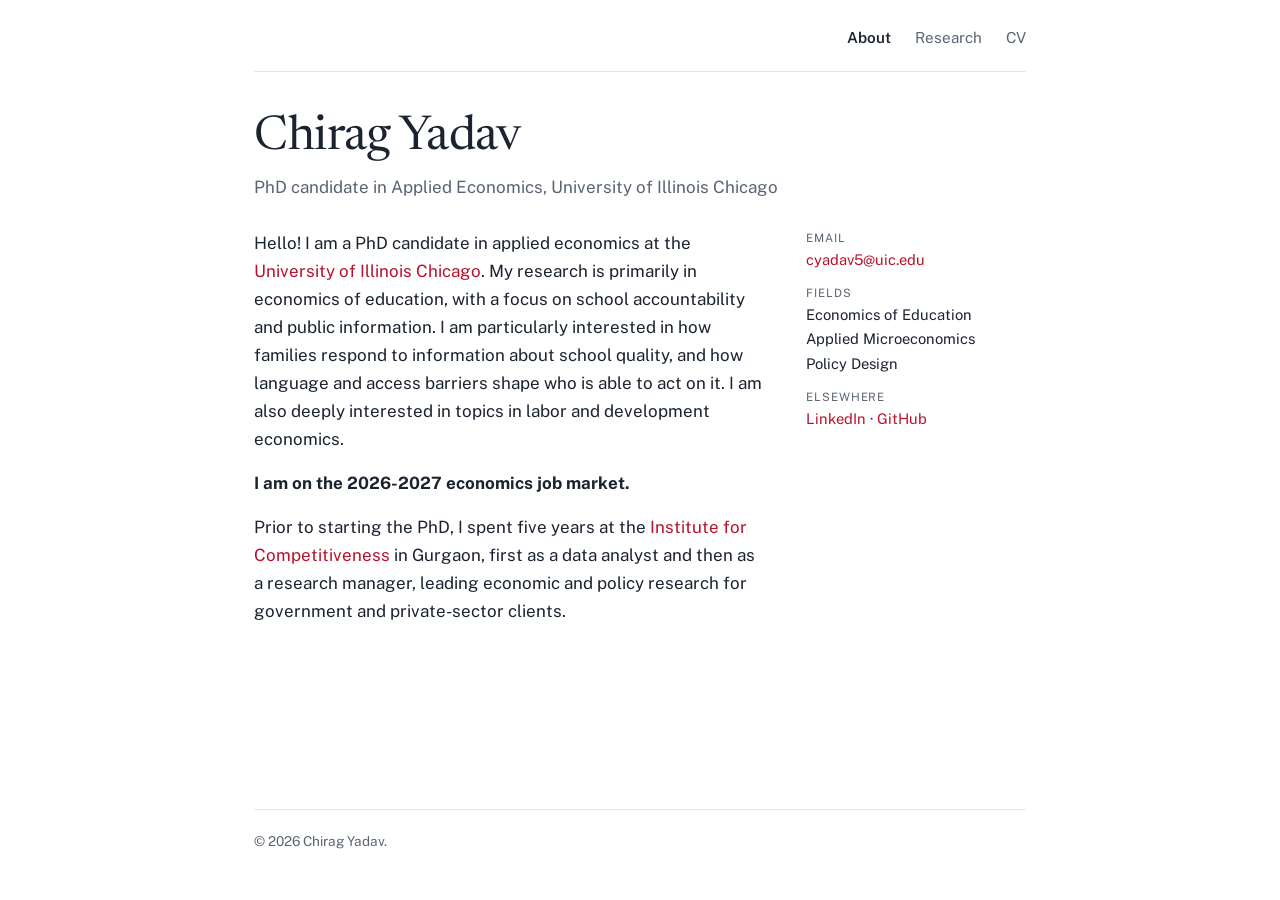
==== index.html @ fad9175b "Update index.html" ====
<!doctype html>
<html lang="en">
<head>
<meta charset="utf-8">
<meta name="viewport" content="width=device-width, initial-scale=1">
<title>Chirag Yadav</title>
<meta name="description" content="Chirag Yadav is a PhD candidate in applied economics at the University of Illinois Chicago, specializing in applied microeconomic topics.">
<link rel="stylesheet" href="https://fonts.googleapis.com/css2?family=Newsreader:opsz,wght@6..72,400;6..72,500;6..72,600&family=Public+Sans:ital,wght@0,400;0,600;1,400&display=swap">
<link rel="stylesheet" href="assets/css/main.css">
</head>
<body>
<div class="site page-about">
<nav class="nav" aria-label="Main">
  <a class="brand" href="./">Chirag Yadav</a>
  <ul>
    <li><a data-nav="about" href="./" aria-current="page">About</a></li>
    <li><a data-nav="research" href="research/">Research</a></li>
    <li><a href="assets/pdf/Chirag_Yadav_CV.pdf" target="_blank" rel="noopener">CV</a></li>
  </ul>
</nav><main id="about">
<header>
  <h1>Chirag Yadav</h1>
  <p class="lede">PhD candidate in Applied Economics, University of Illinois Chicago</p>
</header>
<div class="about">
  <div class="text">
    <p>Hello! I am a PhD candidate in applied economics at the <a href="https://econ.uic.edu/">University of Illinois Chicago</a>. My research is primarily in economics of education, with a focus on school accountability and public information. I am particularly interested in how families respond to information about school quality, and how language and access barriers shape who is able to act on it. I am also deeply interested in topics in labor and development economics. </p>
    <p><strong>I am on the 2026-2027 economics job market.</strong></p>
    <p>Prior to starting the PhD, I spent five years at the <a href="https://www.competitiveness.in/">Institute for Competitiveness</a> in Gurgaon, first as a data analyst and then as a research manager, leading economic and policy research for government and private-sector clients. </p>
  </div>
  <aside class="side">
    <img src="assets/img/profile.jpg" alt="Chirag Yadav" onerror="this.remove()">
    <dl>
      <div><dt>Email</dt><dd><a href="mailto:cyadav5@uic.edu">cyadav5@uic.edu</a></dd></div>
      <div><dt>Fields</dt><dd>Economics of Education<br>Applied Microeconomics<br>Policy Design</dd></div>
      <div><dt>Elsewhere</dt><dd><a href="https://www.linkedin.com/in/chirag93" target="_blank" rel="noopener">LinkedIn</a> &middot; <a href="https://github.com/chirag-ydv" target="_blank" rel="noopener">GitHub</a></dd></div>
    </dl>
  </aside>
</div>
</main>
<footer>&copy; 2026 Chirag Yadav.</footer>
</div>
</body>
</html>
---- assets/css/main.css ----
html, body { height: 100% }

/* Layout: one narrow reading column under a thin nav bar; whitespace does the work, rules only between sections. */
:root {
  --bg: #ffffff; --fg: #1b2230; --muted: #5a6373; --rule: #e2e5eb; --wash: #f5f6f9; --accent: #b8112b;
  --display: "Newsreader", "Iowan Old Style", Georgia, serif;
  --body: "Public Sans", -apple-system, "Segoe UI", Helvetica, Arial, sans-serif;
}
@media (prefers-color-scheme: dark) {
  :root:not([data-theme="light"]) { --bg: #12161d; --fg: #e6e9ef; --muted: #9aa3b3; --rule: #2a313d; --wash: #1a2029; --accent: #ff7a8a; color-scheme: dark }
}
:root[data-theme="dark"] { --bg: #12161d; --fg: #e6e9ef; --muted: #9aa3b3; --rule: #2a313d; --wash: #1a2029; --accent: #ff7a8a; color-scheme: dark }
* { box-sizing: border-box }
body { margin: 0; background: var(--bg); color: var(--fg); font-family: var(--body); font-size: 17px; line-height: 1.65; -webkit-font-smoothing: antialiased }
.site { max-width: 820px; margin: 0 auto; padding-inline: 24px; padding-block: 0 48px; display: flex; flex-direction: column; gap: 40px; min-height: 100% }
a { color: var(--accent); text-decoration: none }
a:hover { text-decoration: underline; text-underline-offset: 3px }
a:focus-visible, summary:focus-visible { outline: 2px solid var(--accent); outline-offset: 3px; border-radius: 2px }
.nav { display: flex; flex-wrap: wrap; align-items: baseline; justify-content: space-between; gap: 8px 24px; padding-block: 22px 16px; border-bottom: 1px solid var(--rule) }
.brand { font-family: var(--display); font-size: 1.25rem; font-weight: 500; color: var(--fg) }
.page-about .brand { visibility: hidden }
.nav ul { list-style: none; display: flex; gap: 24px; margin: 0 0 0 auto; padding: 0 }
.nav ul a { color: var(--muted); font-size: 0.95rem }
.nav ul a[aria-current="page"] { color: var(--fg); font-weight: 600 }
main { display: flex; flex-direction: column; gap: 28px }
h1 { font-family: var(--display); font-weight: 400; font-size: clamp(2.2rem, 6vw, 3rem); line-height: 1.1; margin: 0; text-wrap: balance; letter-spacing: -0.01em }
.lede { color: var(--muted); margin: 8px 0 0 }
.about { display: grid; grid-template-columns: minmax(0, 1fr) 220px; gap: 40px; align-items: start }
.about .text { display: flex; flex-direction: column; gap: 16px; min-width: 0 }
.about p, .paper p { margin: 0 }
.side { display: flex; flex-direction: column; gap: 16px; font-size: 0.92rem }
.side img { width: 100%; aspect-ratio: 1; object-fit: cover; border-radius: 4px }
.side dl { margin: 0; display: flex; flex-direction: column; gap: 12px }
.side dt { color: var(--muted); font-size: 0.72rem; text-transform: uppercase; letter-spacing: 0.08em }
.side dd { margin: 0; overflow-wrap: anywhere }
h2 { font-family: var(--display); font-weight: 500; font-size: 1.5rem; margin: 0; padding-bottom: 8px; border-bottom: 1px solid var(--rule) }
.group { display: flex; flex-direction: column; gap: 24px }
.research { display: flex; flex-direction: column; gap: 44px }
.paper { display: flex; flex-direction: column; gap: 4px }
.paper .title { font-weight: 600; font-size: 1.05rem; line-height: 1.4; text-wrap: balance }
.paper .meta { color: var(--muted); font-size: 0.95rem }
details { margin-top: 6px }
summary { cursor: pointer; display: inline-block; list-style: none; font-size: 0.78rem; text-transform: uppercase; letter-spacing: 0.08em; color: var(--accent); border: 1px solid var(--rule); border-radius: 3px; padding: 2px 10px }
summary::-webkit-details-marker { display: none }
details[open] summary { background: var(--wash) }
details p { margin-top: 12px; padding: 14px 16px; background: var(--wash); border-radius: 4px; font-size: 0.95rem }
footer { margin-top: auto; padding-top: 20px; border-top: 1px solid var(--rule); color: var(--muted); font-size: 0.85rem }
@media (max-width: 640px) {
  body { font-size: 16px }
  .about { grid-template-columns: minmax(0, 1fr); gap: 28px }
  .side img { max-width: 180px }
  .page-about .brand { display: none }
}
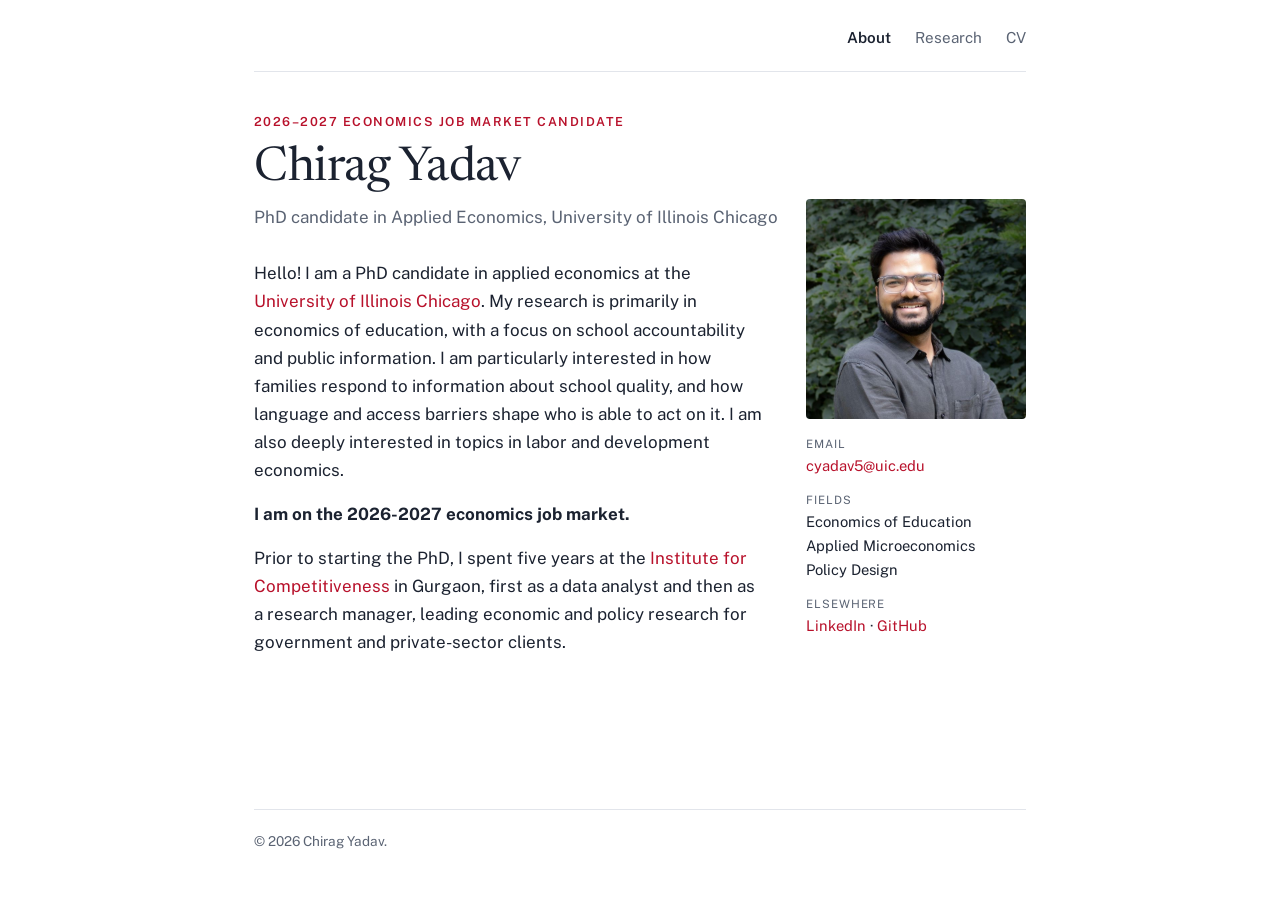
==== commit 4a8497ad: "Update index.html" ====
--- a/index.html
+++ b/index.html
@@ -19,6 +19,7 @@
   </ul>
 </nav><main id="about">
 <header>
+    <p style="margin:0 0 10px; font-size:0.78rem; font-weight:600; text-transform:uppercase; letter-spacing:0.12em; color:var(--accent)">2026&ndash;2027 Economics Job Market Candidate</p>
   <h1>Chirag Yadav</h1>
   <p class="lede">PhD candidate in Applied Economics, University of Illinois Chicago</p>
 </header>
--- a/assets/css/main.css
+++ b/assets/css/main.css
@@ -51,3 +51,6 @@
   .side img { max-width: 180px }
   .page-about .brand { display: none }
 }
+@media (min-width: 900px) {
+  .side { margin-top: -60px }
+}
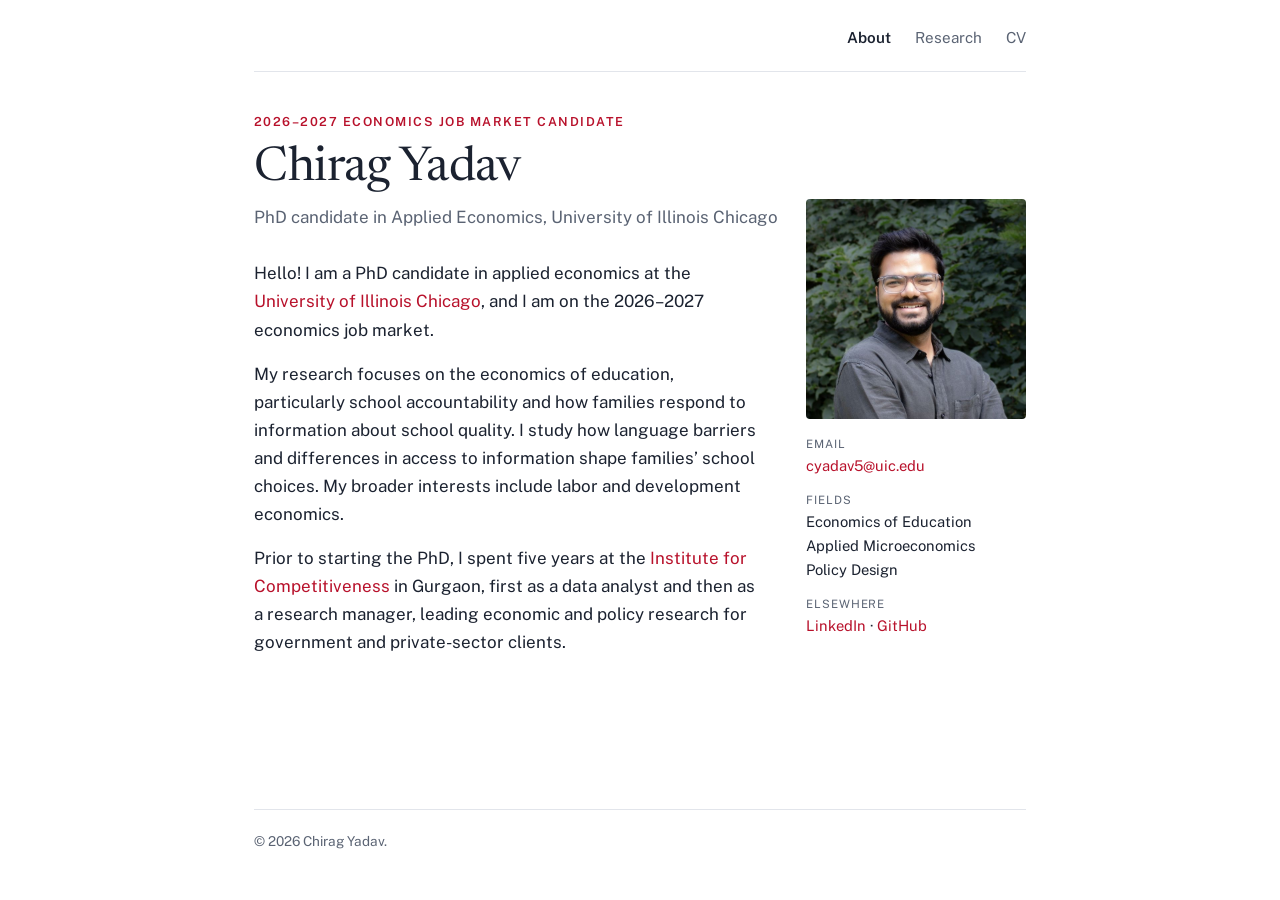
==== commit b58c9b01: "Update index.html" ====
--- a/index.html
+++ b/index.html
@@ -25,8 +25,8 @@
 </header>
 <div class="about">
   <div class="text">
-    <p>Hello! I am a PhD candidate in applied economics at the <a href="https://econ.uic.edu/">University of Illinois Chicago</a>. My research is primarily in economics of education, with a focus on school accountability and public information. I am particularly interested in how families respond to information about school quality, and how language and access barriers shape who is able to act on it. I am also deeply interested in topics in labor and development economics. </p>
-    <p><strong>I am on the 2026-2027 economics job market.</strong></p>
+    <p>Hello! I am a PhD candidate in applied economics at the <a href="https://econ.uic.edu/">University of Illinois Chicago</a>, and I am on the 2026–2027 economics job market.</p>
+    <p>My research focuses on the economics of education, particularly school accountability and how families respond to information about school quality. I study how language barriers and differences in access to information shape families’ school choices. My broader interests include labor and development economics.</p>
     <p>Prior to starting the PhD, I spent five years at the <a href="https://www.competitiveness.in/">Institute for Competitiveness</a> in Gurgaon, first as a data analyst and then as a research manager, leading economic and policy research for government and private-sector clients. </p>
   </div>
   <aside class="side">
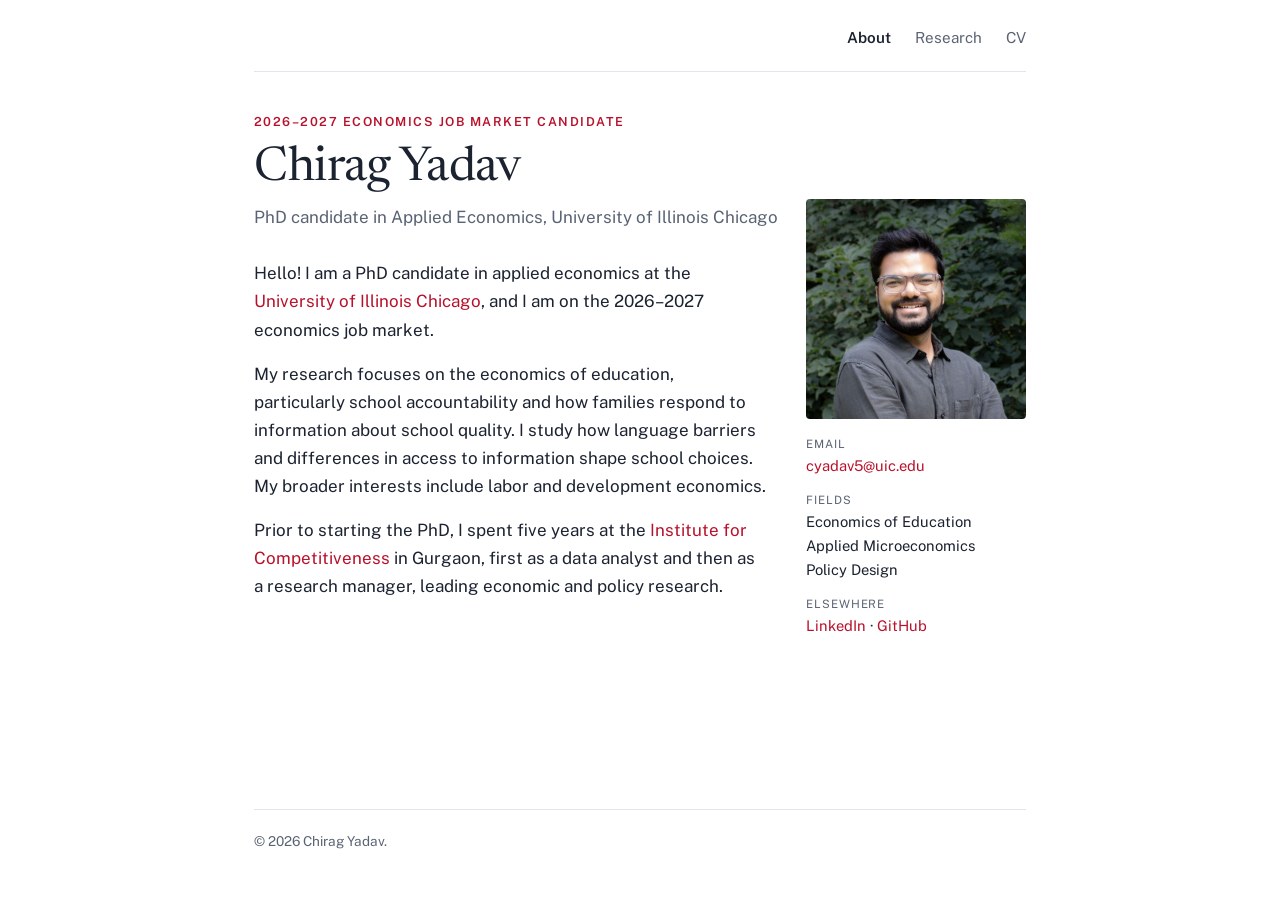
==== commit 0a669cff: "Update index.html" ====
--- a/index.html
+++ b/index.html
@@ -26,8 +26,8 @@
 <div class="about">
   <div class="text">
     <p>Hello! I am a PhD candidate in applied economics at the <a href="https://econ.uic.edu/">University of Illinois Chicago</a>, and I am on the 2026–2027 economics job market.</p>
-    <p>My research focuses on the economics of education, particularly school accountability and how families respond to information about school quality. I study how language barriers and differences in access to information shape families’ school choices. My broader interests include labor and development economics.</p>
-    <p>Prior to starting the PhD, I spent five years at the <a href="https://www.competitiveness.in/">Institute for Competitiveness</a> in Gurgaon, first as a data analyst and then as a research manager, leading economic and policy research for government and private-sector clients. </p>
+    <p>My research focuses on the economics of education, particularly school accountability and how families respond to information about school quality. I study how language barriers and differences in access to information shape school choices. My broader interests include labor and development economics.</p>
+    <p>Prior to starting the PhD, I spent five years at the <a href="https://www.competitiveness.in/">Institute for Competitiveness</a> in Gurgaon, first as a data analyst and then as a research manager, leading economic and policy research. </p>
   </div>
   <aside class="side">
     <img src="assets/img/profile.jpg" alt="Chirag Yadav" onerror="this.remove()">
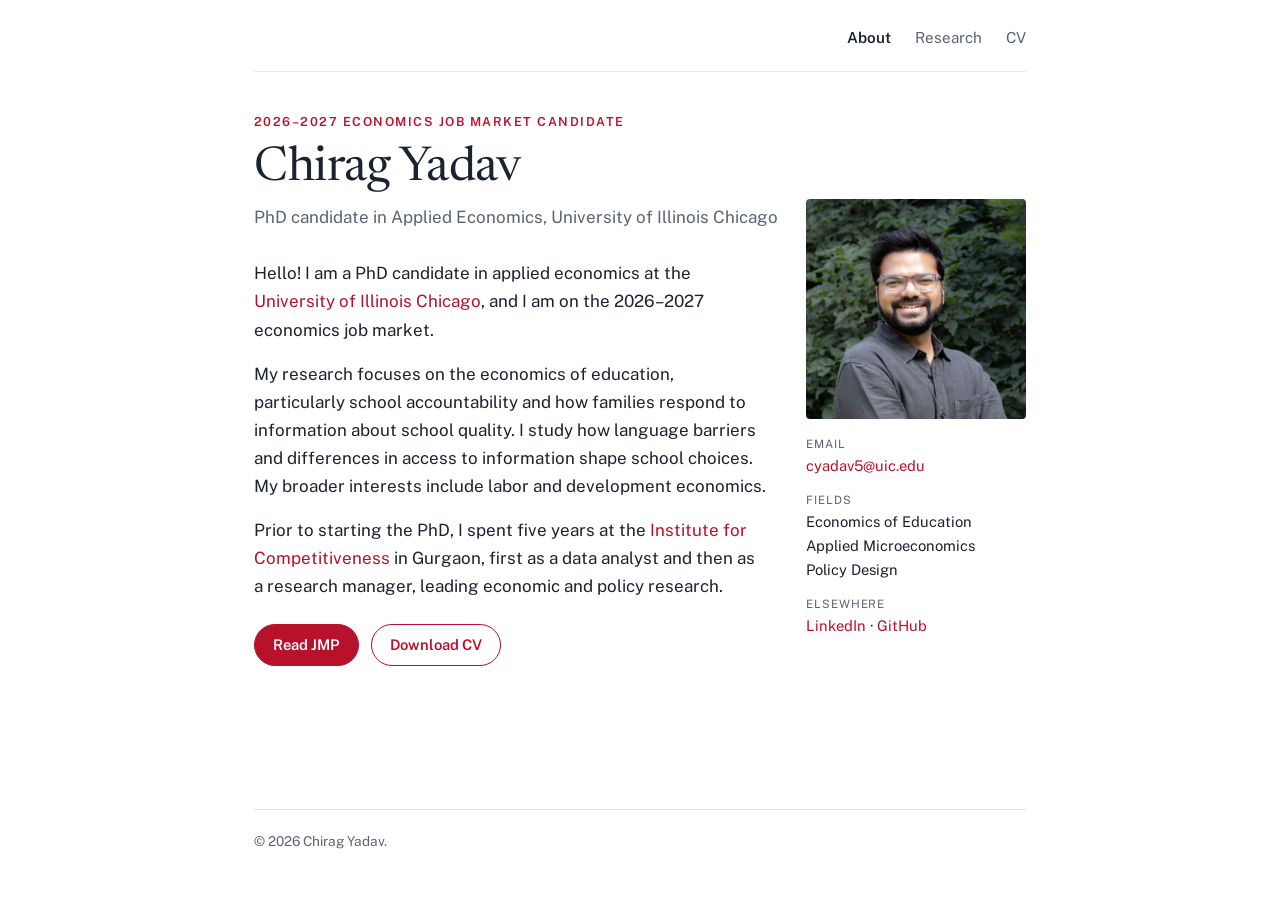
==== commit 19684682: "Update index.html" ====
--- a/index.html
+++ b/index.html
@@ -28,6 +28,10 @@
     <p>Hello! I am a PhD candidate in applied economics at the <a href="https://econ.uic.edu/">University of Illinois Chicago</a>, and I am on the 2026–2027 economics job market.</p>
     <p>My research focuses on the economics of education, particularly school accountability and how families respond to information about school quality. I study how language barriers and differences in access to information shape school choices. My broader interests include labor and development economics.</p>
     <p>Prior to starting the PhD, I spent five years at the <a href="https://www.competitiveness.in/">Institute for Competitiveness</a> in Gurgaon, first as a data analyst and then as a research manager, leading economic and policy research. </p>
+      <p style="display:flex; flex-wrap:wrap; gap:12px; margin-top:8px">
+      <a href="assets/pdf/Chirag_Yadav_JMP.pdf" target="_blank" rel="noopener" style="padding:8px 18px; border:1px solid var(--accent); border-radius:999px; font-size:0.92rem; font-weight:600; text-decoration:none; background:var(--accent); color:var(--bg)">Read JMP</a>
+      <a href="assets/pdf/Chirag_Yadav_CV.pdf" download style="padding:8px 18px; border:1px solid var(--accent); border-radius:999px; font-size:0.92rem; font-weight:600; text-decoration:none">Download CV</a>
+    </p>
   </div>
   <aside class="side">
     <img src="assets/img/profile.jpg" alt="Chirag Yadav" onerror="this.remove()">
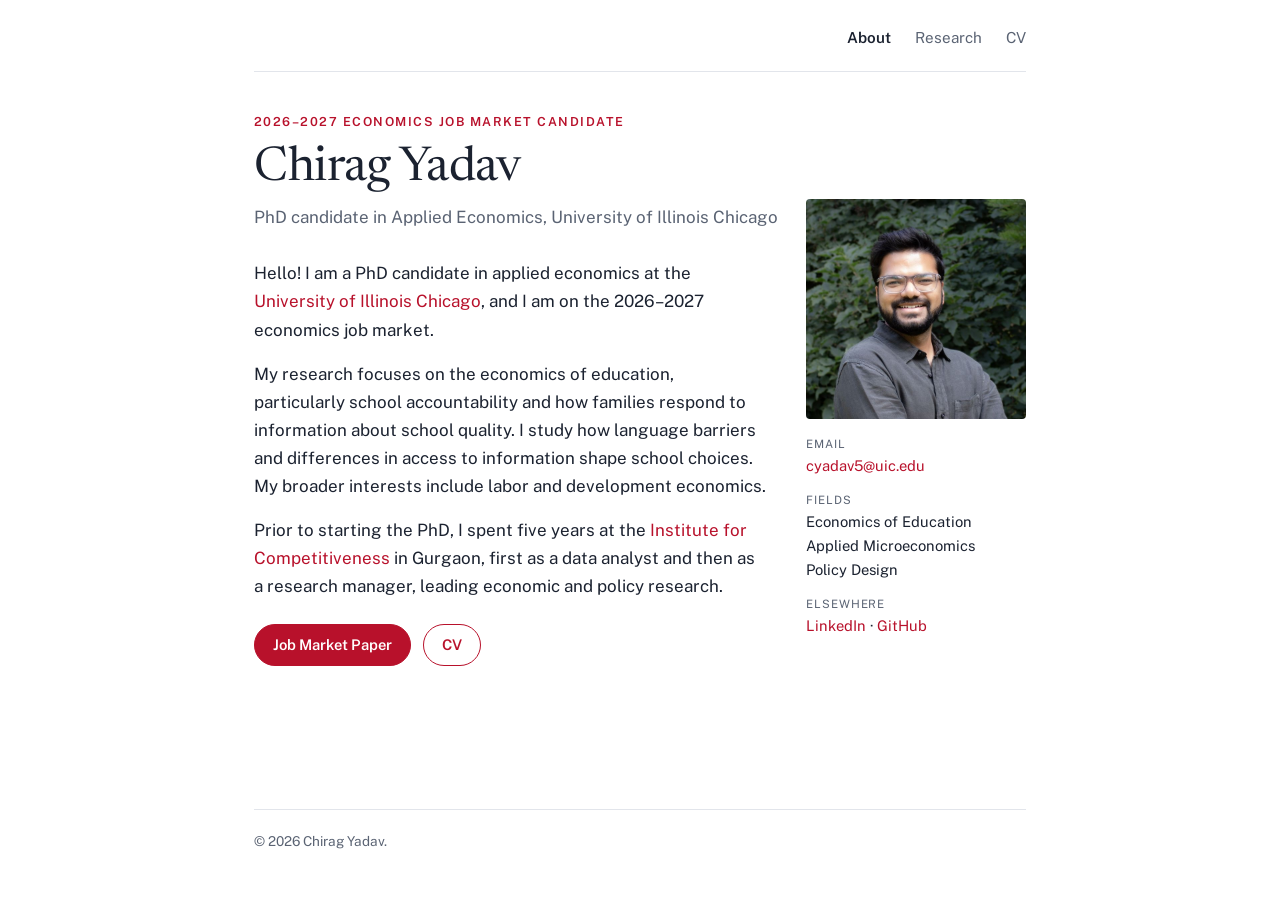
==== commit 35ae76b3: "Update index.html" ====
--- a/index.html
+++ b/index.html
@@ -29,8 +29,8 @@
     <p>My research focuses on the economics of education, particularly school accountability and how families respond to information about school quality. I study how language barriers and differences in access to information shape school choices. My broader interests include labor and development economics.</p>
     <p>Prior to starting the PhD, I spent five years at the <a href="https://www.competitiveness.in/">Institute for Competitiveness</a> in Gurgaon, first as a data analyst and then as a research manager, leading economic and policy research. </p>
       <p style="display:flex; flex-wrap:wrap; gap:12px; margin-top:8px">
-      <a href="assets/pdf/Chirag_Yadav_JMP.pdf" target="_blank" rel="noopener" style="padding:8px 18px; border:1px solid var(--accent); border-radius:999px; font-size:0.92rem; font-weight:600; text-decoration:none; background:var(--accent); color:var(--bg)">Read JMP</a>
-      <a href="assets/pdf/Chirag_Yadav_CV.pdf" download style="padding:8px 18px; border:1px solid var(--accent); border-radius:999px; font-size:0.92rem; font-weight:600; text-decoration:none">Download CV</a>
+      <a href="assets/pdf/Chirag_Yadav_JMP.pdf" target="_blank" rel="noopener" style="padding:8px 18px; border:1px solid var(--accent); border-radius:999px; font-size:0.92rem; font-weight:600; text-decoration:none; background:var(--accent); color:var(--bg)">Job Market Paper</a>
+      <a href="assets/pdf/Chirag_Yadav_CV.pdf" target="_blank" rel="noopener" style="padding:8px 18px; border:1px solid var(--accent); border-radius:999px; font-size:0.92rem; font-weight:600; text-decoration:none">CV</a>
     </p>
   </div>
   <aside class="side">
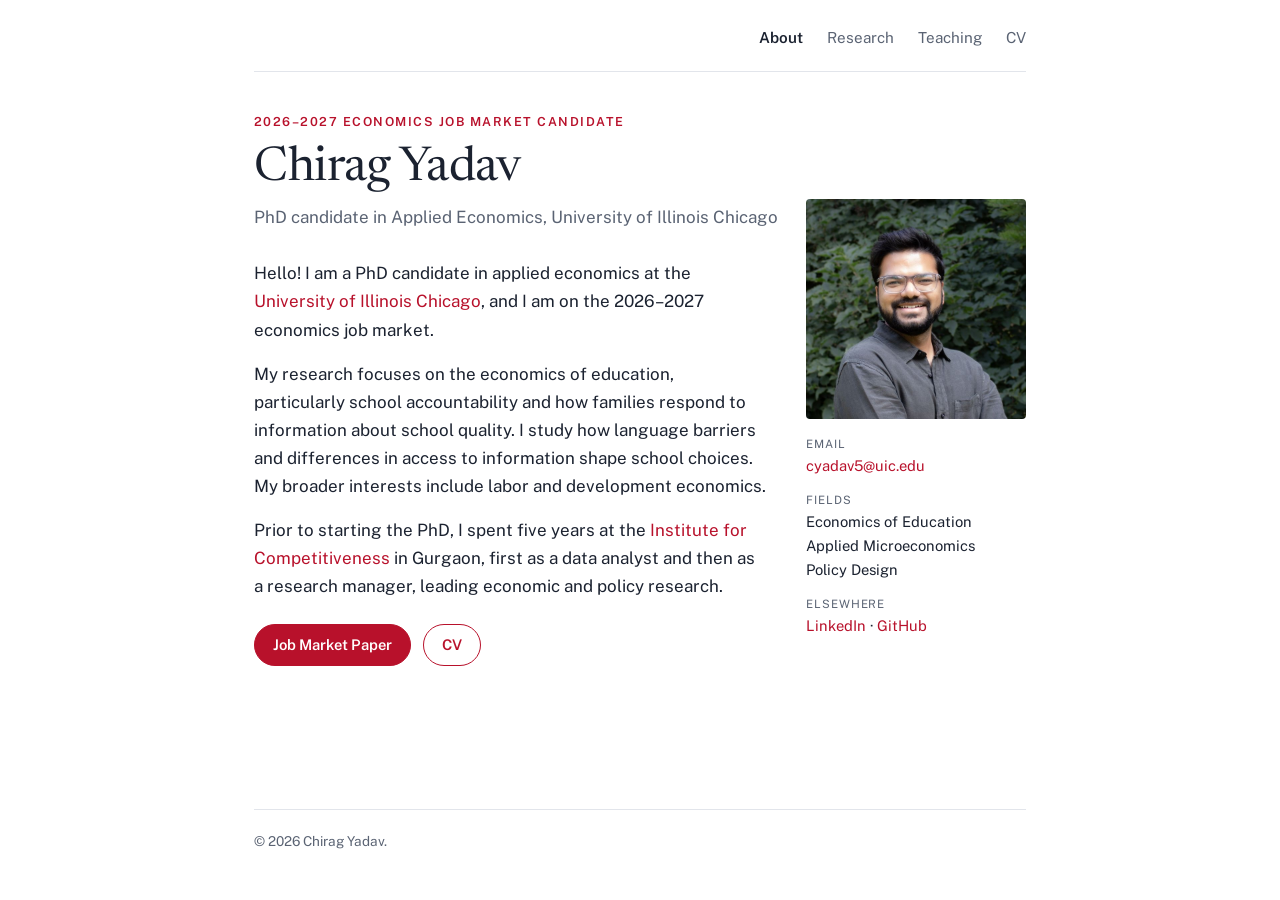
==== commit 9241d7c9: "Update index.html" ====
--- a/index.html
+++ b/index.html
@@ -4,6 +4,11 @@
 <meta charset="utf-8">
 <meta name="viewport" content="width=device-width, initial-scale=1">
 <title>Chirag Yadav</title>
+<link rel="icon" href="/favicon.png" type="image/png">
+<meta property="og:site_name" content="Chirag Yadav">
+<script type="application/ld+json">
+{"@context": "https://schema.org", "@type": "WebSite", "name": "Chirag Yadav", "url": "https://chirag-ydv.github.io/"}
+</script>
 <meta name="description" content="Chirag Yadav is a PhD candidate in applied economics at the University of Illinois Chicago, specializing in applied microeconomic topics.">
 <link rel="stylesheet" href="https://fonts.googleapis.com/css2?family=Newsreader:opsz,wght@6..72,400;6..72,500;6..72,600&family=Public+Sans:ital,wght@0,400;0,600;1,400&display=swap">
 <link rel="stylesheet" href="assets/css/main.css">
@@ -15,6 +20,7 @@
   <ul>
     <li><a data-nav="about" href="./" aria-current="page">About</a></li>
     <li><a data-nav="research" href="research/">Research</a></li>
+    <li><a data-nav="teaching" href="teaching/">Teaching</a></li>
     <li><a href="assets/pdf/Chirag_Yadav_CV.pdf" target="_blank" rel="noopener">CV</a></li>
   </ul>
 </nav><main id="about">
